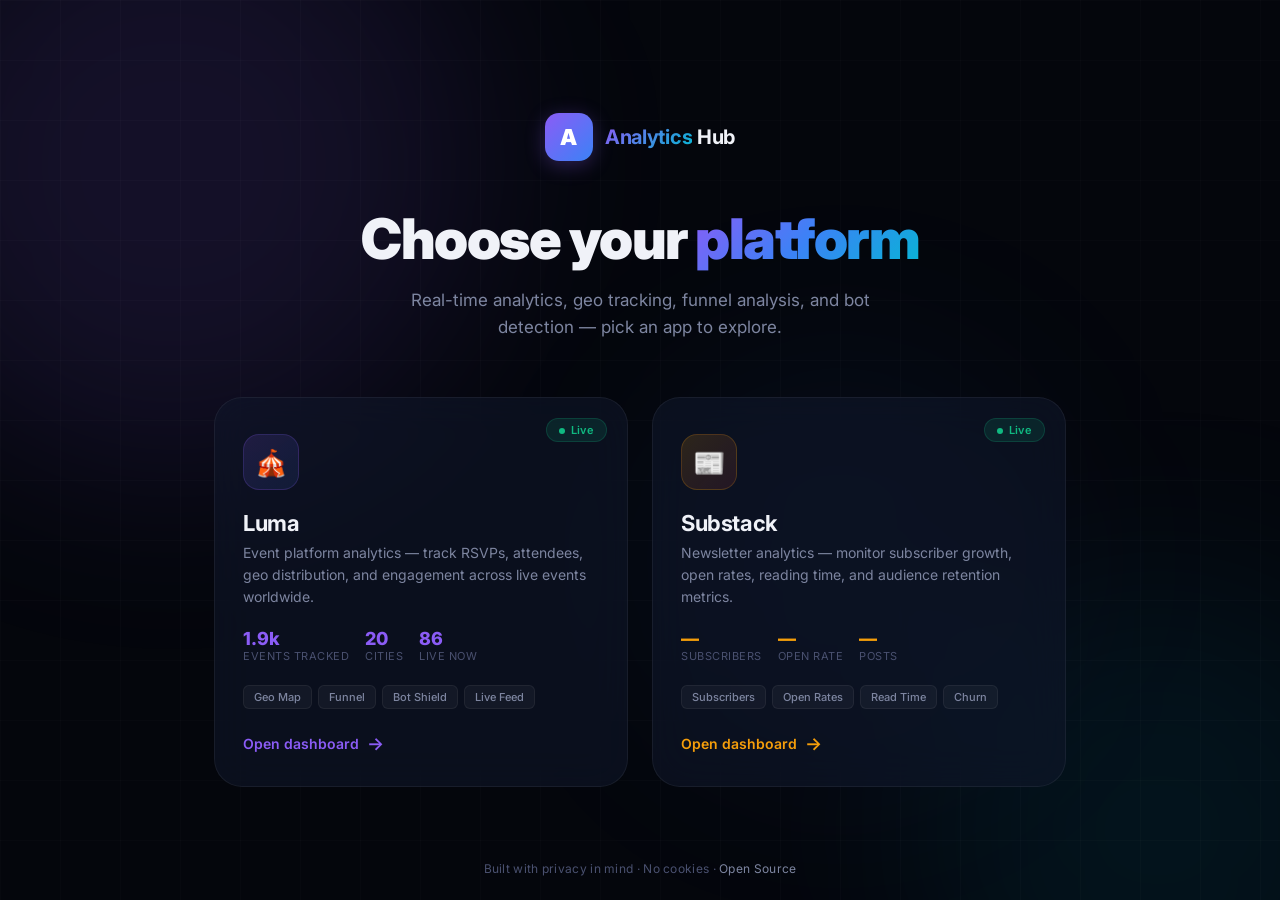
==== frontend/index.html @ 6ead56a1 "changed folder structure and integrated substack to make index.html file" ====
<!DOCTYPE html>
<html lang="en">

<head>
    <meta charset="UTF-8">
    <meta name="viewport" content="width=device-width, initial-scale=1.0">
    <title>Analytics Hub — Real-Time Web Intelligence</title>
    <meta name="description"
        content="Choose a platform to view real-time analytics, geo tracking, funnel analysis, and bot detection.">
    <link rel="preconnect" href="https://fonts.googleapis.com">
    <link rel="preconnect" href="https://fonts.gstatic.com" crossorigin>
    <link href="https://fonts.googleapis.com/css2?family=Inter:wght@300;400;500;600;700;800;900&display=swap"
        rel="stylesheet">
    <style>
        :root {
            --bg-deep: #04060c;
            --bg-base: #080c18;
            --bg-surface: rgba(17, 24, 45, 0.55);
            --border-subtle: rgba(255, 255, 255, 0.06);
            --text-primary: #f0f2f8;
            --text-secondary: #7d85a0;
            --text-muted: #4a5170;
            --accent-purple: #8b5cf6;
            --accent-blue: #3b82f6;
            --accent-cyan: #06b6d4;
            --accent-orange: #f59e0b;
            --accent-green: #10b981;
            --radius-lg: 20px;
            --radius-xl: 28px;
            --ease-out: cubic-bezier(0.16, 1, 0.3, 1);
        }

        * {
            margin: 0;
            padding: 0;
            box-sizing: border-box;
        }

        body {
            font-family: 'Inter', -apple-system, BlinkMacSystemFont, sans-serif;
            background: var(--bg-deep);
            color: var(--text-primary);
            min-height: 100vh;
            display: flex;
            flex-direction: column;
            align-items: center;
            justify-content: center;
            overflow: hidden;
            -webkit-font-smoothing: antialiased;
        }

        /* Animated bg orbs */
        .bg-orbs {
            position: fixed;
            inset: 0;
            z-index: 0;
            pointer-events: none;
            overflow: hidden;
        }

        .orb {
            position: absolute;
            border-radius: 50%;
            filter: blur(100px);
            animation: orbFloat 18s ease-in-out infinite alternate;
        }

        .orb-1 {
            width: 600px;
            height: 600px;
            background: rgba(139, 92, 246, 0.12);
            top: -15%;
            left: -10%;
            animation-delay: 0s;
        }

        .orb-2 {
            width: 500px;
            height: 500px;
            background: rgba(6, 182, 212, 0.08);
            bottom: -20%;
            right: -10%;
            animation-delay: -6s;
        }

        .orb-3 {
            width: 400px;
            height: 400px;
            background: rgba(59, 130, 246, 0.06);
            top: 40%;
            left: 50%;
            animation-delay: -12s;
        }

        @keyframes orbFloat {
            0% {
                transform: translate(0, 0) scale(1);
            }

            33% {
                transform: translate(40px, -30px) scale(1.1);
            }

            66% {
                transform: translate(-20px, 20px) scale(0.95);
            }

            100% {
                transform: translate(30px, -40px) scale(1.05);
            }
        }

        /* Grid pattern overlay */
        .grid-pattern {
            position: fixed;
            inset: 0;
            z-index: 1;
            background-image:
                linear-gradient(rgba(255, 255, 255, 0.015) 1px, transparent 1px),
                linear-gradient(90deg, rgba(255, 255, 255, 0.015) 1px, transparent 1px);
            background-size: 60px 60px;
            pointer-events: none;
        }

        /* Main content */
        .content {
            position: relative;
            z-index: 10;
            text-align: center;
            padding: 40px 24px;
            max-width: 900px;
            width: 100%;
        }

        /* Logo */
        .logo {
            display: inline-flex;
            align-items: center;
            gap: 12px;
            margin-bottom: 48px;
            animation: fadeDown 0.8s var(--ease-out) backwards;
        }

        .logo-icon {
            width: 48px;
            height: 48px;
            border-radius: 14px;
            background: linear-gradient(135deg, #8b5cf6, #3b82f6);
            display: flex;
            align-items: center;
            justify-content: center;
            font-size: 22px;
            font-weight: 900;
            color: white;
            box-shadow: 0 4px 20px rgba(139, 92, 246, 0.3);
        }

        .logo-text {
            font-size: 20px;
            font-weight: 700;
            letter-spacing: -0.3px;
        }

        .logo-text span {
            background: linear-gradient(135deg, #8b5cf6, #06b6d4);
            -webkit-background-clip: text;
            -webkit-text-fill-color: transparent;
        }

        /* Heading */
        .hero-title {
            font-size: clamp(36px, 5vw, 56px);
            font-weight: 900;
            letter-spacing: -1.5px;
            line-height: 1.1;
            margin-bottom: 16px;
            animation: fadeDown 0.8s var(--ease-out) 0.1s backwards;
        }

        .hero-title .gradient {
            background: linear-gradient(135deg, #8b5cf6, #3b82f6, #06b6d4);
            -webkit-background-clip: text;
            -webkit-text-fill-color: transparent;
        }

        .hero-subtitle {
            font-size: 17px;
            color: var(--text-secondary);
            font-weight: 400;
            max-width: 500px;
            margin: 0 auto 56px;
            line-height: 1.6;
            animation: fadeDown 0.8s var(--ease-out) 0.2s backwards;
        }

        /* Cards grid */
        .cards {
            display: grid;
            grid-template-columns: repeat(2, 1fr);
            gap: 24px;
            animation: fadeUp 0.9s var(--ease-out) 0.35s backwards;
        }

        .app-card {
            position: relative;
            background: var(--bg-surface);
            border: 1px solid var(--border-subtle);
            border-radius: var(--radius-xl);
            padding: 36px 28px 32px;
            text-align: left;
            cursor: pointer;
            transition: all 0.5s var(--ease-out);
            overflow: hidden;
            backdrop-filter: blur(20px);
            text-decoration: none;
            color: inherit;
            display: block;
        }

        .app-card::before {
            content: '';
            position: absolute;
            inset: 0;
            border-radius: var(--radius-xl);
            background: linear-gradient(135deg, transparent, transparent);
            opacity: 0;
            transition: opacity 0.5s;
            z-index: 0;
        }

        .app-card:hover {
            transform: translateY(-6px);
            border-color: rgba(139, 92, 246, 0.25);
            box-shadow: 0 20px 60px rgba(0, 0, 0, 0.4), 0 0 40px rgba(139, 92, 246, 0.08);
        }

        .app-card.luma:hover {
            border-color: rgba(139, 92, 246, 0.3);
            box-shadow: 0 20px 60px rgba(0, 0, 0, 0.4), 0 0 40px rgba(139, 92, 246, 0.12);
        }

        .app-card.luma:hover::before {
            opacity: 1;
            background: linear-gradient(135deg, rgba(139, 92, 246, 0.05), rgba(59, 130, 246, 0.03));
        }

        .app-card.substack:hover {
            border-color: rgba(245, 158, 11, 0.3);
            box-shadow: 0 20px 60px rgba(0, 0, 0, 0.4), 0 0 40px rgba(245, 158, 11, 0.12);
        }

        .app-card.substack:hover::before {
            opacity: 1;
            background: linear-gradient(135deg, rgba(245, 158, 11, 0.05), rgba(239, 68, 68, 0.03));
        }

        .card-inner {
            position: relative;
            z-index: 1;
        }

        .card-icon {
            width: 56px;
            height: 56px;
            border-radius: 16px;
            display: flex;
            align-items: center;
            justify-content: center;
            font-size: 26px;
            margin-bottom: 20px;
            transition: transform 0.4s var(--ease-out);
        }

        .app-card:hover .card-icon {
            transform: scale(1.1);
        }

        .luma .card-icon {
            background: linear-gradient(135deg, rgba(139, 92, 246, 0.15), rgba(59, 130, 246, 0.1));
            border: 1px solid rgba(139, 92, 246, 0.2);
        }

        .substack .card-icon {
            background: linear-gradient(135deg, rgba(245, 158, 11, 0.15), rgba(239, 68, 68, 0.1));
            border: 1px solid rgba(245, 158, 11, 0.2);
        }

        .card-name {
            font-size: 22px;
            font-weight: 700;
            letter-spacing: -0.4px;
            margin-bottom: 6px;
        }

        .card-desc {
            font-size: 14px;
            color: var(--text-secondary);
            line-height: 1.55;
            margin-bottom: 20px;
        }

        /* Stats mini-row */
        .card-stats {
            display: flex;
            gap: 16px;
            margin-bottom: 22px;
        }

        .mini-stat {
            display: flex;
            flex-direction: column;
        }

        .mini-stat-val {
            font-size: 18px;
            font-weight: 800;
        }

        .luma .mini-stat-val {
            color: var(--accent-purple);
        }

        .substack .mini-stat-val {
            color: var(--accent-orange);
        }

        .mini-stat-label {
            font-size: 11px;
            color: var(--text-muted);
            text-transform: uppercase;
            letter-spacing: 0.5px;
        }

        /* Tags */
        .card-tags {
            display: flex;
            flex-wrap: wrap;
            gap: 6px;
            margin-bottom: 24px;
        }

        .tag {
            padding: 4px 10px;
            border-radius: 6px;
            font-size: 11px;
            font-weight: 500;
            background: rgba(255, 255, 255, 0.04);
            color: var(--text-secondary);
            border: 1px solid rgba(255, 255, 255, 0.06);
        }

        /* CTA */
        .card-cta {
            display: flex;
            align-items: center;
            gap: 8px;
            font-size: 14px;
            font-weight: 600;
            transition: gap 0.3s var(--ease-out);
        }

        .luma .card-cta {
            color: var(--accent-purple);
        }

        .substack .card-cta {
            color: var(--accent-orange);
        }

        .app-card:hover .card-cta {
            gap: 12px;
        }

        .cta-arrow {
            transition: transform 0.3s var(--ease-out);
            font-size: 18px;
        }

        .app-card:hover .cta-arrow {
            transform: translateX(4px);
        }

        /* Status badge */
        .status-badge {
            position: absolute;
            top: 20px;
            right: 20px;
            padding: 4px 12px;
            border-radius: 20px;
            font-size: 11px;
            font-weight: 600;
            letter-spacing: 0.3px;
            z-index: 2;
        }

        .status-live {
            background: rgba(16, 185, 129, 0.12);
            color: var(--accent-green);
            border: 1px solid rgba(16, 185, 129, 0.2);
        }

        .status-live::before {
            content: '';
            display: inline-block;
            width: 6px;
            height: 6px;
            background: var(--accent-green);
            border-radius: 50%;
            margin-right: 6px;
            animation: blink 1.5s infinite;
        }

        .status-soon {
            background: rgba(245, 158, 11, 0.1);
            color: var(--accent-orange);
            border: 1px solid rgba(245, 158, 11, 0.15);
        }

        @keyframes blink {

            0%,
            100% {
                opacity: 1;
            }

            50% {
                opacity: 0.3;
            }
        }

        /* Footer */
        .footer {
            position: fixed;
            bottom: 24px;
            z-index: 10;
            font-size: 12px;
            color: var(--text-muted);
            letter-spacing: 0.3px;
            animation: fadeUp 0.9s var(--ease-out) 0.5s backwards;
        }

        .footer a {
            color: var(--text-secondary);
            text-decoration: none;
        }

        .footer a:hover {
            color: var(--accent-purple);
        }

        /* Animations */
        @keyframes fadeDown {
            from {
                opacity: 0;
                transform: translateY(-20px);
            }

            to {
                opacity: 1;
                transform: translateY(0);
            }
        }

        @keyframes fadeUp {
            from {
                opacity: 0;
                transform: translateY(20px);
            }

            to {
                opacity: 1;
                transform: translateY(0);
            }
        }

        /* Responsive */
        @media (max-width: 700px) {
            .cards {
                grid-template-columns: 1fr;
            }

            .hero-title {
                font-size: 32px;
            }
        }
    </style>
</head>

<body>

    <div class="bg-orbs">
        <div class="orb orb-1"></div>
        <div class="orb orb-2"></div>
        <div class="orb orb-3"></div>
    </div>
    <div class="grid-pattern"></div>

    <div class="content">
        <div class="logo">
            <div class="logo-icon">A</div>
            <div class="logo-text"><span>Analytics</span> Hub</div>
        </div>

        <h1 class="hero-title">
            Choose your <span class="gradient">platform</span>
        </h1>
        <p class="hero-subtitle">
            Real-time analytics, geo tracking, funnel analysis, and bot detection — pick an app to explore.
        </p>

        <div class="cards">
            <!-- Luma Card -->
            <a href="/dashboard.html" class="app-card luma" id="lumaCard">
                <span class="status-badge status-live">Live</span>
                <div class="card-inner">
                    <div class="card-icon">🎪</div>
                    <div class="card-name">Luma</div>
                    <div class="card-desc">Event platform analytics — track RSVPs, attendees, geo distribution, and
                        engagement across live events worldwide.</div>
                    <div class="card-stats">
                        <div class="mini-stat">
                            <span class="mini-stat-val" id="lumaEvents">1.9k</span>
                            <span class="mini-stat-label">Events tracked</span>
                        </div>
                        <div class="mini-stat">
                            <span class="mini-stat-val" id="lumaCities">20</span>
                            <span class="mini-stat-label">Cities</span>
                        </div>
                        <div class="mini-stat">
                            <span class="mini-stat-val" id="lumaLive">86</span>
                            <span class="mini-stat-label">Live now</span>
                        </div>
                    </div>
                    <div class="card-tags">
                        <span class="tag">Geo Map</span>
                        <span class="tag">Funnel</span>
                        <span class="tag">Bot Shield</span>
                        <span class="tag">Live Feed</span>
                    </div>
                    <div class="card-cta">
                        Open dashboard <span class="cta-arrow">→</span>
                    </div>
                </div>
            </a>

            <!-- Substack Card -->
            <a href="/substack" class="app-card substack" id="substackCard">
                <span class="status-badge status-live">Live</span>
                <div class="card-inner">
                    <div class="card-icon">📰</div>
                    <div class="card-name">Substack</div>
                    <div class="card-desc">Newsletter analytics — monitor subscriber growth, open rates, reading time,
                        and audience retention metrics.</div>
                    <div class="card-stats">
                        <div class="mini-stat">
                            <span class="mini-stat-val">—</span>
                            <span class="mini-stat-label">Subscribers</span>
                        </div>
                        <div class="mini-stat">
                            <span class="mini-stat-val">—</span>
                            <span class="mini-stat-label">Open rate</span>
                        </div>
                        <div class="mini-stat">
                            <span class="mini-stat-val">—</span>
                            <span class="mini-stat-label">Posts</span>
                        </div>
                    </div>
                    <div class="card-tags">
                        <span class="tag">Subscribers</span>
                        <span class="tag">Open Rates</span>
                        <span class="tag">Read Time</span>
                        <span class="tag">Churn</span>
                    </div>
                    <div class="card-cta">
                        Open dashboard <span class="cta-arrow">→</span>
                    </div>
                </div>
            </a>
        </div>
    </div>

    <div class="footer">
        Built with privacy in mind · No cookies · <a href="https://github.com">Open Source</a>
    </div>

    <script>
        // Fetch live stats for Luma card
        async function loadLumaPreview() {
            try {
                const res = await fetch('/stats/summary');
                const d = await res.json();
                document.getElementById('lumaEvents').textContent =
                    d.total_pageviews > 1000 ? (d.total_pageviews / 1000).toFixed(1) + 'k' : d.total_pageviews;
                document.getElementById('lumaLive').textContent = d.live_visitors;
            } catch (e) { }
        }

        loadLumaPreview();
    </script>

</body>

</html>
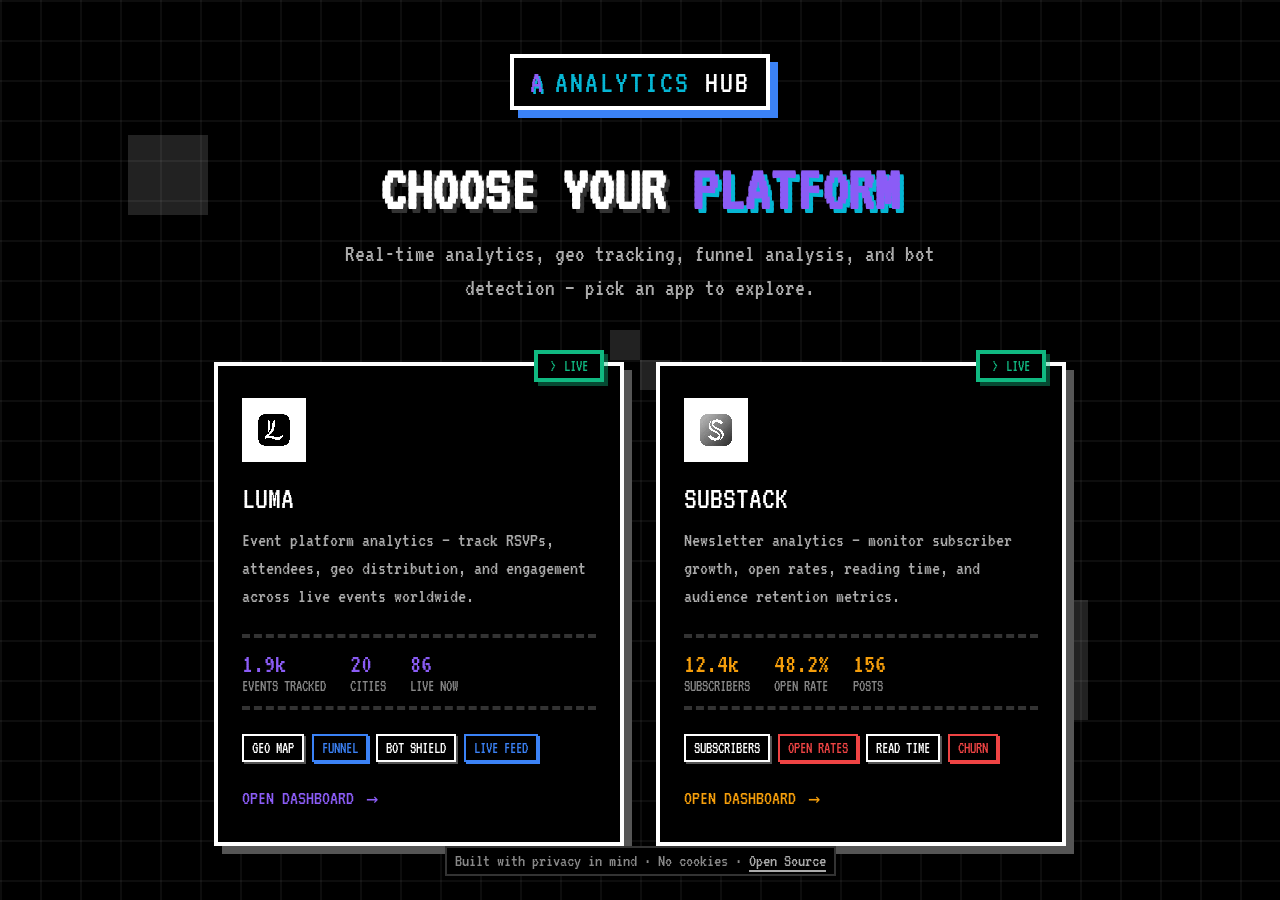
==== commit 38cdf142: "fixed UI issues and added Readme file" ====
--- a/frontend/index.html
+++ b/frontend/index.html
@@ -4,30 +4,24 @@
 <head>
     <meta charset="UTF-8">
     <meta name="viewport" content="width=device-width, initial-scale=1.0">
-    <title>Analytics Hub — Real-Time Web Intelligence</title>
+    <title>Analytics Hub &mdash; Real-Time Web Intelligence</title>
     <meta name="description"
         content="Choose a platform to view real-time analytics, geo tracking, funnel analysis, and bot detection.">
     <link rel="preconnect" href="https://fonts.googleapis.com">
     <link rel="preconnect" href="https://fonts.gstatic.com" crossorigin>
-    <link href="https://fonts.googleapis.com/css2?family=Inter:wght@300;400;500;600;700;800;900&display=swap"
-        rel="stylesheet">
+    <link href="https://fonts.googleapis.com/css2?family=VT323&display=swap" rel="stylesheet">
     <style>
         :root {
-            --bg-deep: #04060c;
-            --bg-base: #080c18;
-            --bg-surface: rgba(17, 24, 45, 0.55);
-            --border-subtle: rgba(255, 255, 255, 0.06);
-            --text-primary: #f0f2f8;
-            --text-secondary: #7d85a0;
-            --text-muted: #4a5170;
+            --bg-deep: #000000;
+            --bg-base: #111111;
+            --text-primary: #ffffff;
+            --text-secondary: #aaaaaa;
+            --text-muted: #888888;
             --accent-purple: #8b5cf6;
             --accent-blue: #3b82f6;
             --accent-cyan: #06b6d4;
             --accent-orange: #f59e0b;
             --accent-green: #10b981;
-            --radius-lg: 20px;
-            --radius-xl: 28px;
-            --ease-out: cubic-bezier(0.16, 1, 0.3, 1);
         }
 
         * {
@@ -37,7 +31,7 @@
         }
 
         body {
-            font-family: 'Inter', -apple-system, BlinkMacSystemFont, sans-serif;
+            font-family: 'VT323', monospace;
             background: var(--bg-deep);
             color: var(--text-primary);
             min-height: 100vh;
@@ -46,83 +40,45 @@
             align-items: center;
             justify-content: center;
             overflow: hidden;
-            -webkit-font-smoothing: antialiased;
-        }
-
-        /* Animated bg orbs */
+            -webkit-font-smoothing: none;
+            image-rendering: pixelated;
+        }
+
+        /* Animated bg orbs -> blocky pixels */
         .bg-orbs {
             position: fixed;
             inset: 0;
             z-index: 0;
             pointer-events: none;
-            overflow: hidden;
         }
 
         .orb {
             position: absolute;
-            border-radius: 50%;
-            filter: blur(100px);
-            animation: orbFloat 18s ease-in-out infinite alternate;
-        }
-
-        .orb-1 {
-            width: 600px;
-            height: 600px;
-            background: rgba(139, 92, 246, 0.12);
-            top: -15%;
-            left: -10%;
-            animation-delay: 0s;
-        }
-
-        .orb-2 {
-            width: 500px;
-            height: 500px;
-            background: rgba(6, 182, 212, 0.08);
-            bottom: -20%;
-            right: -10%;
-            animation-delay: -6s;
-        }
-
-        .orb-3 {
-            width: 400px;
-            height: 400px;
-            background: rgba(59, 130, 246, 0.06);
-            top: 40%;
-            left: 50%;
-            animation-delay: -12s;
-        }
-
-        @keyframes orbFloat {
-            0% {
-                transform: translate(0, 0) scale(1);
-            }
-
-            33% {
-                transform: translate(40px, -30px) scale(1.1);
-            }
-
-            66% {
-                transform: translate(-20px, 20px) scale(0.95);
-            }
-
-            100% {
-                transform: translate(30px, -40px) scale(1.05);
-            }
-        }
-
-        /* Grid pattern overlay */
+            background: #222;
+        }
+
+        .orb-1 { width: 40px; height: 40px; top: 15%; left: 10%; box-shadow: 40px 0 #222, 0 40px #222, 40px 40px #222; animation: pixelFloat 4s steps(4) infinite alternate; }
+        .orb-2 { width: 60px; height: 60px; bottom: 20%; right: 15%; box-shadow: -60px 0 #222, 0 -60px #222; animation: pixelFloat 3s steps(3) infinite alternate-reverse; }
+        .orb-3 { width: 30px; height: 30px; top: 40%; left: 50%; box-shadow: -30px -30px #222, 30px 30px #222; animation: pixelFloat 5s steps(5) infinite; }
+
+        @keyframes pixelFloat {
+            0% { transform: translate(0, 0); }
+            50% { transform: translate(40px, -40px); }
+            100% { transform: translate(-20px, 20px); }
+        }
+
+        /* Grid pattern */
         .grid-pattern {
             position: fixed;
             inset: 0;
             z-index: 1;
             background-image:
-                linear-gradient(rgba(255, 255, 255, 0.015) 1px, transparent 1px),
-                linear-gradient(90deg, rgba(255, 255, 255, 0.015) 1px, transparent 1px);
-            background-size: 60px 60px;
+                linear-gradient(rgba(255, 255, 255, 0.05) 2px, transparent 2px),
+                linear-gradient(90deg, rgba(255, 255, 255, 0.05) 2px, transparent 2px);
+            background-size: 40px 40px;
             pointer-events: none;
         }
 
-        /* Main content */
         .content {
             position: relative;
             z-index: 10;
@@ -138,120 +94,87 @@
             align-items: center;
             gap: 12px;
             margin-bottom: 48px;
-            animation: fadeDown 0.8s var(--ease-out) backwards;
+            border: 4px solid #fff;
+            padding: 8px 16px;
+            background: #000;
+            box-shadow: 8px 8px 0 var(--accent-blue);
         }
 
         .logo-icon {
-            width: 48px;
-            height: 48px;
-            border-radius: 14px;
-            background: linear-gradient(135deg, #8b5cf6, #3b82f6);
-            display: flex;
-            align-items: center;
-            justify-content: center;
-            font-size: 22px;
-            font-weight: 900;
-            color: white;
-            box-shadow: 0 4px 20px rgba(139, 92, 246, 0.3);
+            font-size: 32px;
+            color: var(--accent-purple);
+            text-shadow: 2px 2px 0 var(--accent-cyan);
         }
 
         .logo-text {
-            font-size: 20px;
-            font-weight: 700;
-            letter-spacing: -0.3px;
+            font-size: 32px;
+            letter-spacing: 2px;
+            text-transform: uppercase;
         }
 
         .logo-text span {
-            background: linear-gradient(135deg, #8b5cf6, #06b6d4);
-            -webkit-background-clip: text;
-            -webkit-text-fill-color: transparent;
+            color: var(--accent-cyan);
         }
 
         /* Heading */
         .hero-title {
-            font-size: clamp(36px, 5vw, 56px);
-            font-weight: 900;
-            letter-spacing: -1.5px;
-            line-height: 1.1;
+            font-size: 64px;
             margin-bottom: 16px;
-            animation: fadeDown 0.8s var(--ease-out) 0.1s backwards;
+            text-transform: uppercase;
+            text-shadow: 4px 4px 0 #333;
         }
 
         .hero-title .gradient {
-            background: linear-gradient(135deg, #8b5cf6, #3b82f6, #06b6d4);
-            -webkit-background-clip: text;
-            -webkit-text-fill-color: transparent;
+            color: var(--accent-purple);
+            text-shadow: 4px 4px 0 var(--accent-cyan);
         }
 
         .hero-subtitle {
-            font-size: 17px;
+            font-size: 24px;
             color: var(--text-secondary);
-            font-weight: 400;
-            max-width: 500px;
+            max-width: 600px;
             margin: 0 auto 56px;
-            line-height: 1.6;
-            animation: fadeDown 0.8s var(--ease-out) 0.2s backwards;
+            line-height: 1.4;
         }
 
         /* Cards grid */
         .cards {
             display: grid;
             grid-template-columns: repeat(2, 1fr);
-            gap: 24px;
-            animation: fadeUp 0.9s var(--ease-out) 0.35s backwards;
+            gap: 32px;
         }
 
         .app-card {
             position: relative;
-            background: var(--bg-surface);
-            border: 1px solid var(--border-subtle);
-            border-radius: var(--radius-xl);
-            padding: 36px 28px 32px;
+            background: #000;
+            border: 4px solid #fff;
+            padding: 32px 24px;
             text-align: left;
             cursor: pointer;
-            transition: all 0.5s var(--ease-out);
-            overflow: hidden;
-            backdrop-filter: blur(20px);
             text-decoration: none;
             color: inherit;
             display: block;
-        }
-
-        .app-card::before {
-            content: '';
-            position: absolute;
-            inset: 0;
-            border-radius: var(--radius-xl);
-            background: linear-gradient(135deg, transparent, transparent);
-            opacity: 0;
-            transition: opacity 0.5s;
-            z-index: 0;
+            box-shadow: 8px 8px 0 #555;
+            transition: transform 0.1s, box-shadow 0.1s;
         }
 
         .app-card:hover {
-            transform: translateY(-6px);
-            border-color: rgba(139, 92, 246, 0.25);
-            box-shadow: 0 20px 60px rgba(0, 0, 0, 0.4), 0 0 40px rgba(139, 92, 246, 0.08);
+            transform: translate(-4px, -4px);
+        }
+
+        .app-card:active {
+            transform: translate(4px, 4px);
+            box-shadow: 0 0 0 transparent;
         }
 
         .app-card.luma:hover {
-            border-color: rgba(139, 92, 246, 0.3);
-            box-shadow: 0 20px 60px rgba(0, 0, 0, 0.4), 0 0 40px rgba(139, 92, 246, 0.12);
-        }
-
-        .app-card.luma:hover::before {
-            opacity: 1;
-            background: linear-gradient(135deg, rgba(139, 92, 246, 0.05), rgba(59, 130, 246, 0.03));
+            border-color: var(--accent-purple);
+            box-shadow: 12px 12px 0 var(--accent-purple);
         }
 
         .app-card.substack:hover {
-            border-color: rgba(245, 158, 11, 0.3);
-            box-shadow: 0 20px 60px rgba(0, 0, 0, 0.4), 0 0 40px rgba(245, 158, 11, 0.12);
-        }
-
-        .app-card.substack:hover::before {
-            opacity: 1;
-            background: linear-gradient(135deg, rgba(245, 158, 11, 0.05), rgba(239, 68, 68, 0.03));
+            border-color: var(--accent-orange);
+            box-shadow: 12px 12px 0 var(--accent-orange);
         }
 
         .card-inner {
@@ -260,50 +183,43 @@
         }
 
         .card-icon {
-            width: 56px;
-            height: 56px;
-            border-radius: 16px;
-            display: flex;
-            align-items: center;
-            justify-content: center;
-            font-size: 26px;
+            width: 64px;
+            height: 64px;
             margin-bottom: 20px;
-            transition: transform 0.4s var(--ease-out);
-        }
-
-        .app-card:hover .card-icon {
-            transform: scale(1.1);
-        }
-
-        .luma .card-icon {
-            background: linear-gradient(135deg, rgba(139, 92, 246, 0.15), rgba(59, 130, 246, 0.1));
-            border: 1px solid rgba(139, 92, 246, 0.2);
-        }
-
-        .substack .card-icon {
-            background: linear-gradient(135deg, rgba(245, 158, 11, 0.15), rgba(239, 68, 68, 0.1));
-            border: 1px solid rgba(245, 158, 11, 0.2);
+            border: 4px solid #fff;
+            background: #000;
+        }
+        
+        .card-icon img {
+            border-radius: 0 !important;
+            filter: grayscale(100%) contrast(200%);
+        }
+
+        .app-card:hover .card-icon img {
+            filter: none;
         }
 
         .card-name {
-            font-size: 22px;
-            font-weight: 700;
-            letter-spacing: -0.4px;
-            margin-bottom: 6px;
+            font-size: 32px;
+            margin-bottom: 12px;
+            text-transform: uppercase;
         }
 
         .card-desc {
-            font-size: 14px;
+            font-size: 20px;
             color: var(--text-secondary);
-            line-height: 1.55;
-            margin-bottom: 20px;
+            line-height: 1.4;
+            margin-bottom: 24px;
         }
 
         /* Stats mini-row */
         .card-stats {
             display: flex;
-            gap: 16px;
-            margin-bottom: 22px;
+            gap: 24px;
+            margin-bottom: 24px;
+            border-top: 4px dashed #333;
+            border-bottom: 4px dashed #333;
+            padding: 12px 0;
         }
 
         .mini-stat {
@@ -312,120 +228,87 @@
         }
 
         .mini-stat-val {
-            font-size: 18px;
-            font-weight: 800;
-        }
-
-        .luma .mini-stat-val {
-            color: var(--accent-purple);
-        }
-
-        .substack .mini-stat-val {
-            color: var(--accent-orange);
-        }
+            font-size: 28px;
+        }
+
+        .luma .mini-stat-val { color: var(--accent-purple); }
+        .substack .mini-stat-val { color: var(--accent-orange); }
 
         .mini-stat-label {
-            font-size: 11px;
+            font-size: 16px;
             color: var(--text-muted);
             text-transform: uppercase;
-            letter-spacing: 0.5px;
         }
 
         /* Tags */
         .card-tags {
             display: flex;
             flex-wrap: wrap;
-            gap: 6px;
+            gap: 8px;
             margin-bottom: 24px;
         }
 
         .tag {
-            padding: 4px 10px;
-            border-radius: 6px;
-            font-size: 11px;
-            font-weight: 500;
-            background: rgba(255, 255, 255, 0.04);
-            color: var(--text-secondary);
-            border: 1px solid rgba(255, 255, 255, 0.06);
-        }
+            padding: 4px 8px;
+            font-size: 16px;
+            background: #000;
+            color: #fff;
+            border: 2px solid #fff;
+            box-shadow: 2px 2px 0 #555;
+            text-transform: uppercase;
+        }
+
+        .luma .tag:nth-child(even) { border-color: var(--accent-blue); box-shadow: 2px 2px 0 var(--accent-blue); color: var(--accent-blue); }
+        .substack .tag:nth-child(even) { border-color: #ef4444; box-shadow: 2px 2px 0 #ef4444; color: #ef4444; }
 
         /* CTA */
         .card-cta {
             display: flex;
             align-items: center;
-            gap: 8px;
-            font-size: 14px;
-            font-weight: 600;
-            transition: gap 0.3s var(--ease-out);
-        }
-
-        .luma .card-cta {
-            color: var(--accent-purple);
-        }
-
-        .substack .card-cta {
-            color: var(--accent-orange);
-        }
-
-        .app-card:hover .card-cta {
             gap: 12px;
-        }
+            font-size: 20px;
+            text-transform: uppercase;
+        }
+
+        .luma .card-cta { color: var(--accent-purple); }
+        .substack .card-cta { color: var(--accent-orange); }
 
         .cta-arrow {
-            transition: transform 0.3s var(--ease-out);
-            font-size: 18px;
-        }
-
-        .app-card:hover .cta-arrow {
-            transform: translateX(4px);
+            font-size: 20px;
+        }
+        
+        .app-card:hover .cta-arrow::after {
+            content: '_';
+            animation: blink 0.5s steps(2) infinite;
         }
 
         /* Status badge */
         .status-badge {
             position: absolute;
-            top: 20px;
-            right: 20px;
+            top: -16px;
+            right: 16px;
             padding: 4px 12px;
-            border-radius: 20px;
-            font-size: 11px;
-            font-weight: 600;
-            letter-spacing: 0.3px;
+            font-size: 16px;
+            text-transform: uppercase;
             z-index: 2;
+            border: 4px solid;
+            background: #000;
         }
 
         .status-live {
-            background: rgba(16, 185, 129, 0.12);
             color: var(--accent-green);
-            border: 1px solid rgba(16, 185, 129, 0.2);
+            border-color: var(--accent-green);
+            box-shadow: 4px 4px 0 rgba(16, 185, 129, 0.4);
         }
 
         .status-live::before {
-            content: '';
-            display: inline-block;
-            width: 6px;
-            height: 6px;
-            background: var(--accent-green);
-            border-radius: 50%;
-            margin-right: 6px;
-            animation: blink 1.5s infinite;
-        }
-
-        .status-soon {
-            background: rgba(245, 158, 11, 0.1);
-            color: var(--accent-orange);
-            border: 1px solid rgba(245, 158, 11, 0.15);
+            content: '>';
+            margin-right: 8px;
+            animation: blink 1s steps(2) infinite;
         }
 
         @keyframes blink {
-
-            0%,
-            100% {
-                opacity: 1;
-            }
-
-            50% {
-                opacity: 0.3;
-            }
+            to { visibility: hidden; }
         }
 
         /* Footer */
@@ -433,55 +316,28 @@
             position: fixed;
             bottom: 24px;
             z-index: 10;
-            font-size: 12px;
+            font-size: 18px;
             color: var(--text-muted);
-            letter-spacing: 0.3px;
-            animation: fadeUp 0.9s var(--ease-out) 0.5s backwards;
+            background: #000;
+            padding: 4px 8px;
+            border: 2px solid #333;
         }
 
         .footer a {
             color: var(--text-secondary);
             text-decoration: none;
+            border-bottom: 2px solid var(--text-secondary);
         }
 
         .footer a:hover {
             color: var(--accent-purple);
-        }
-
-        /* Animations */
-        @keyframes fadeDown {
-            from {
-                opacity: 0;
-                transform: translateY(-20px);
-            }
-
-            to {
-                opacity: 1;
-                transform: translateY(0);
-            }
-        }
-
-        @keyframes fadeUp {
-            from {
-                opacity: 0;
-                transform: translateY(20px);
-            }
-
-            to {
-                opacity: 1;
-                transform: translateY(0);
-            }
+            border-bottom-color: var(--accent-purple);
         }
 
         /* Responsive */
         @media (max-width: 700px) {
-            .cards {
-                grid-template-columns: 1fr;
-            }
-
-            .hero-title {
-                font-size: 32px;
-            }
+            .cards { grid-template-columns: 1fr; }
+            .hero-title { font-size: 40px; }
         }
     </style>
 </head>
@@ -505,17 +361,17 @@
             Choose your <span class="gradient">platform</span>
         </h1>
         <p class="hero-subtitle">
-            Real-time analytics, geo tracking, funnel analysis, and bot detection — pick an app to explore.
+            Real-time analytics, geo tracking, funnel analysis, and bot detection &mdash; pick an app to explore.
         </p>
 
         <div class="cards">
             <!-- Luma Card -->
-            <a href="/dashboard.html" class="app-card luma" id="lumaCard">
+            <a href="/luma" class="app-card luma" id="lumaCard">
                 <span class="status-badge status-live">Live</span>
                 <div class="card-inner">
-                    <div class="card-icon">🎪</div>
+                    <div class="card-icon"><img src="/static/luma-logo.png" alt="Luma" style="width:100%;height:100%;border-radius:12px;object-fit:cover;"></div>
                     <div class="card-name">Luma</div>
-                    <div class="card-desc">Event platform analytics — track RSVPs, attendees, geo distribution, and
+                    <div class="card-desc">Event platform analytics &mdash; track RSVPs, attendees, geo distribution, and
                         engagement across live events worldwide.</div>
                     <div class="card-stats">
                         <div class="mini-stat">
@@ -547,21 +403,21 @@
             <a href="/substack" class="app-card substack" id="substackCard">
                 <span class="status-badge status-live">Live</span>
                 <div class="card-inner">
-                    <div class="card-icon">📰</div>
+                    <div class="card-icon"><img src="/static/substack-logo.png" alt="Substack" style="width:100%;height:100%;border-radius:12px;object-fit:cover;"></div>
                     <div class="card-name">Substack</div>
-                    <div class="card-desc">Newsletter analytics — monitor subscriber growth, open rates, reading time,
+                    <div class="card-desc">Newsletter analytics &mdash; monitor subscriber growth, open rates, reading time,
                         and audience retention metrics.</div>
                     <div class="card-stats">
                         <div class="mini-stat">
-                            <span class="mini-stat-val">—</span>
+                            <span class="mini-stat-val" id="subPageviews">12.4k</span>
                             <span class="mini-stat-label">Subscribers</span>
                         </div>
                         <div class="mini-stat">
-                            <span class="mini-stat-val">—</span>
+                            <span class="mini-stat-val" id="subOpenRate">48.2%</span>
                             <span class="mini-stat-label">Open rate</span>
                         </div>
                         <div class="mini-stat">
-                            <span class="mini-stat-val">—</span>
+                            <span class="mini-stat-val" id="subLive">156</span>
                             <span class="mini-stat-label">Posts</span>
                         </div>
                     </div>
@@ -572,7 +428,7 @@
                         <span class="tag">Churn</span>
                     </div>
                     <div class="card-cta">
-                        Open dashboard <span class="cta-arrow">→</span>
+                        Open dashboard <span class="cta-arrow">&rarr;</span>
                     </div>
                 </div>
             </a>
@@ -580,14 +436,14 @@
     </div>
 
     <div class="footer">
-        Built with privacy in mind · No cookies · <a href="https://github.com">Open Source</a>
+        Built with privacy in mind &middot; No cookies &middot; <a href="https://github.com">Open Source</a>
     </div>
 
     <script>
         // Fetch live stats for Luma card
         async function loadLumaPreview() {
             try {
-                const res = await fetch('/stats/summary');
+                const res = await fetch('/summary?site=luma');
                 const d = await res.json();
                 document.getElementById('lumaEvents').textContent =
                     d.total_pageviews > 1000 ? (d.total_pageviews / 1000).toFixed(1) + 'k' : d.total_pageviews;
@@ -595,7 +451,20 @@
             } catch (e) { }
         }
 
+        // Fetch live stats for Substack card
+        async function loadSubstackPreview() {
+            try {
+                const res = await fetch('/summary?site=substack');
+                const d = await res.json();
+                const fmt = v => v > 1000 ? (v / 1000).toFixed(1) + 'k' : v;
+                document.getElementById('subPageviews').textContent = fmt(d.total_pageviews);
+                document.getElementById('subOpenRate').textContent = d.bounce_rate != null ? (100 - d.bounce_rate).toFixed(1) + '%' : '48.2%';
+                document.getElementById('subLive').textContent = d.live_visitors;
+            } catch (e) { }
+        }
+
         loadLumaPreview();
+        loadSubstackPreview();
     </script>
 
 </body>
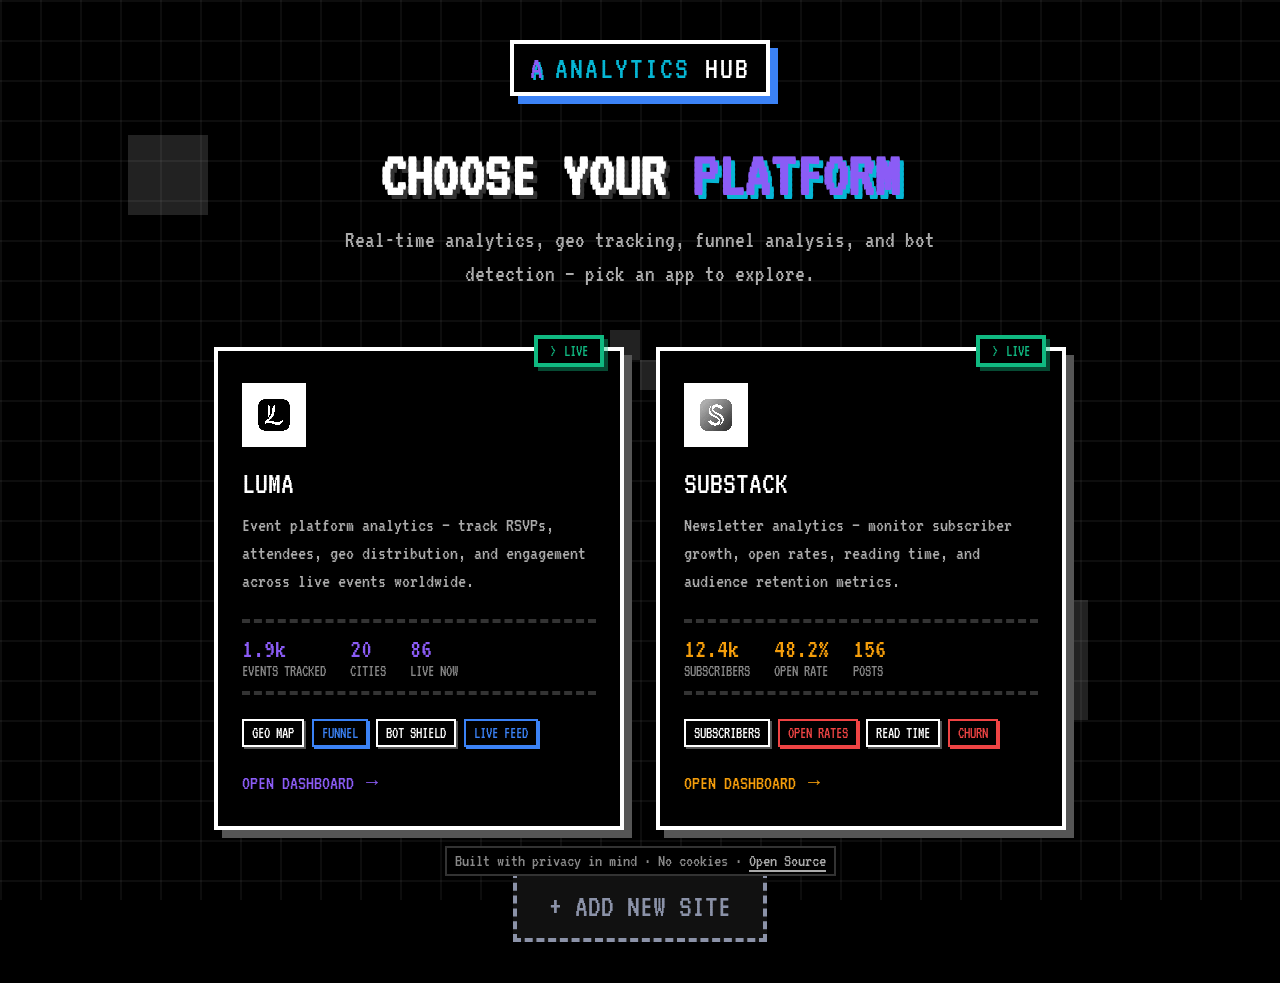
==== commit d3153897: "feat: Complete UI redesign, added heatmap screenshot tool, privacy card, and add-site modal" ====
--- a/frontend/index.html
+++ b/frontend/index.html
@@ -332,6 +332,140 @@
         .footer a:hover {
             color: var(--accent-purple);
             border-bottom-color: var(--accent-purple);
+        }
+
+        /* ─── Add New Site Button & Modal ─── */
+        .add-site-container {
+            margin-top: 40px;
+            text-align: center;
+        }
+
+        .add-site-btn {
+            background: #111;
+            border: 4px dashed #8b92a8;
+            color: #8b92a8;
+            padding: 16px 32px;
+            font-family: 'VT323', monospace; text-transform: uppercase;
+            font-size: 32px;
+            cursor: pointer;
+            transition: all 0.2s steps(4);
+        }
+
+        .add-site-btn:hover {
+            color: #f0f0f5;
+            border-style: solid;
+            border-color: #f0f0f5;
+            background: #000;
+            box-shadow: inset -4px -4px 0px rgba(255,255,255,0.2);
+            transform: translate(-4px, -4px);
+        }
+
+        .modal-overlay {
+            position: fixed;
+            top: 0; left: 0; right: 0; bottom: 0;
+            background: rgba(0,0,0,0.85);
+            display: none;
+            align-items: center;
+            justify-content: center;
+            z-index: 1000;
+        }
+
+        .modal-overlay.open {
+            display: flex;
+        }
+
+        .modal-content {
+            background: #06080f;
+            border: 4px solid #f0f0f5;
+            padding: 40px;
+            width: 90%;
+            max-width: 600px;
+            box-shadow: 12px 12px 0px #000, inset -4px -4px 0px rgba(0,0,0,0.5);
+            position: relative;
+        }
+
+        .modal-title {
+            font-size: 48px;
+            margin-bottom: 32px;
+            color: #f0f0f5;
+            text-align: left;
+        }
+
+        .form-group {
+            margin-bottom: 24px;
+            text-align: left;
+        }
+
+        .form-label {
+            display: block;
+            font-size: 24px;
+            color: #8b92a8;
+            margin-bottom: 8px;
+        }
+
+        .form-input {
+            width: 100%;
+            background: #0b0f1a;
+            border: 4px solid #4b5268;
+            color: #f0f0f5;
+            font-family: 'VT323', monospace;
+            font-size: 28px;
+            padding: 12px;
+            outline: none;
+        }
+
+        .form-input:focus {
+            border-color: #f0f0f5;
+        }
+
+        .generate-btn {
+            width: 100%;
+            background: var(--accent-purple);
+            color: #fff;
+            border: 4px solid #fff;
+            padding: 16px;
+            font-size: 32px;
+            font-family: 'VT323', monospace; text-transform: uppercase;
+            cursor: pointer;
+            margin-top: 16px;
+            box-shadow: inset -4px -4px 0px rgba(0,0,0,0.3);
+        }
+        
+        .generate-btn:hover {
+            filter: brightness(1.2);
+            transform: translate(-2px, -2px);
+            box-shadow: 4px 4px 0px rgba(0,0,0,0.5), inset -4px -4px 0px rgba(0,0,0,0.3);
+        }
+
+        .snippet-output {
+            display: none;
+            margin-top: 24px;
+            background: #000;
+            border: 4px solid #3b82f6;
+            padding: 20px;
+            font-family: monospace;
+            font-size: 16px;
+            color: #10b981;
+            white-space: pre-wrap;
+            word-break: break-all;
+            text-transform: none;
+            text-align: left;
+        }
+
+        .close-btn {
+            background: none;
+            border: none;
+            color: #f0f0f5;
+            font-family: 'VT323', monospace;
+            font-size: 40px;
+            position: absolute;
+            top: 20px;
+            right: 28px;
+            cursor: pointer;
+        }
+        
+        .close-btn:hover {
+            color: #ef4444;
         }
 
         /* Responsive */
@@ -433,6 +567,10 @@
                 </div>
             </a>
         </div>
+
+        <div class="add-site-container">
+            <button class="add-site-btn" onclick="document.getElementById('siteModal').classList.add('open')">+ Add New Site</button>
+        </div>
     </div>
 
     <div class="footer">
@@ -465,8 +603,36 @@
 
         loadLumaPreview();
         loadSubstackPreview();
+
+        function generateSnippet() {
+            const siteName = document.getElementById('siteName').value.trim() || 'my-site';
+            const trackingUrl = document.getElementById('trackingUrl').value.trim() || 'https://my-analytics-domain.com/tracker.js';
+            const snippetBox = document.getElementById('snippetOutput');
+            const cleanSlug = siteName.toLowerCase().replace(/[^a-z0-9]+/g, '-').replace(/(^-|-$)+/g, '');
+            
+            snippetBox.textContent = `<!-- Paste this into the <head> of your website -->\n<script data-site="${cleanSlug}" src="${trackingUrl}"><\/script>`;
+            snippetBox.style.display = 'block';
+        }
     </script>
 
+    <!-- Modal -->
+    <div class="modal-overlay" id="siteModal">
+        <div class="modal-content">
+            <button class="close-btn" onclick="document.getElementById('siteModal').classList.remove('open')">X</button>
+            <h2 class="modal-title">Track a new site</h2>
+            <div class="form-group">
+                <label class="form-label">Site Name</label>
+                <input type="text" class="form-input" id="siteName" placeholder="e.g. My Awesome Blog">
+            </div>
+            <div class="form-group">
+                <label class="form-label">Tracking Domain</label>
+                <input type="text" class="form-input" id="trackingUrl" value="http://localhost:8000/tracker.js">
+            </div>
+            <button class="generate-btn" onclick="generateSnippet()">Generate Snippet</button>
+            <div class="snippet-output" id="snippetOutput"></div>
+        </div>
+    </div>
+
 </body>
 
 </html>
